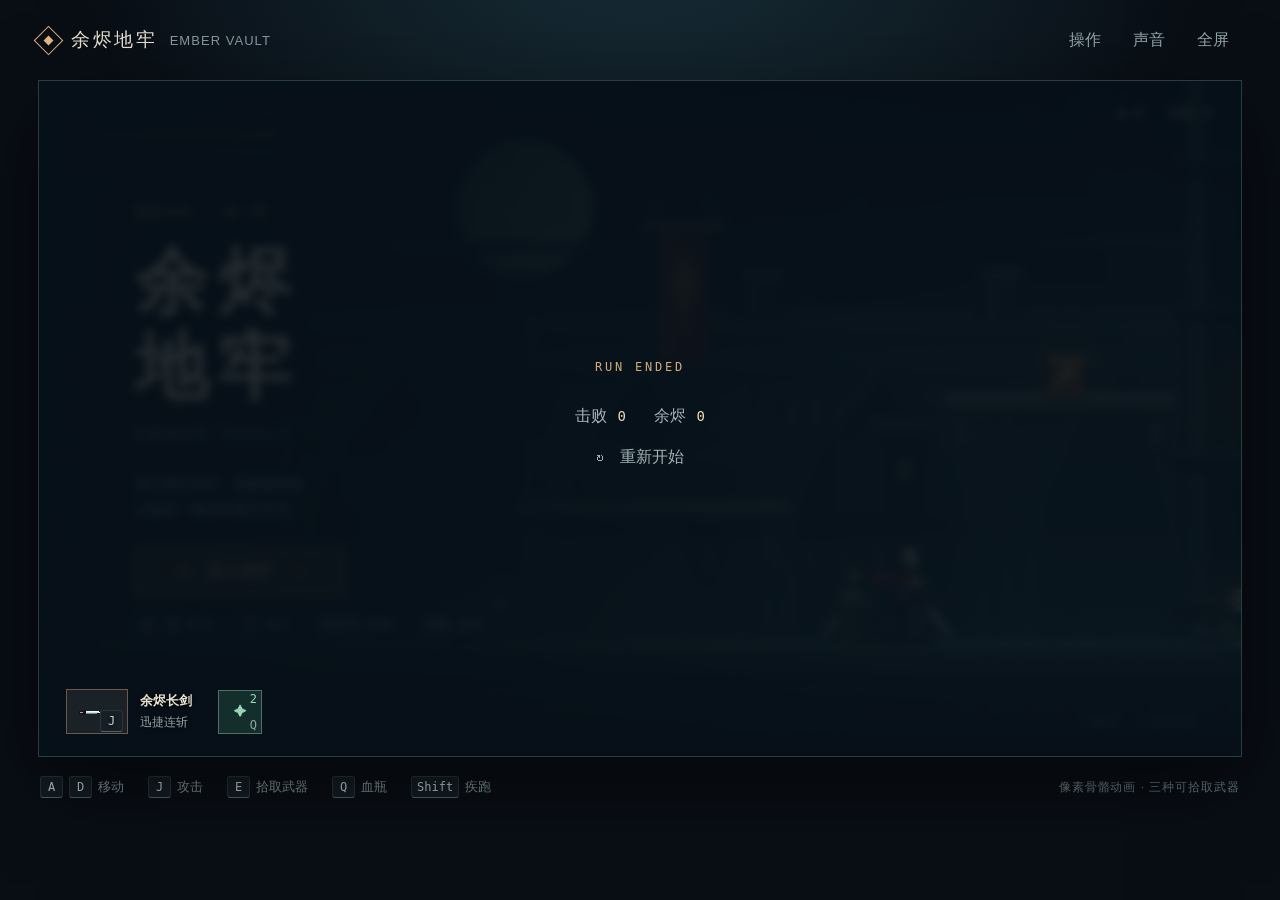
==== ember-vault/index.html @ c0d664d4 "Add Ember Vault game subsite" ====
<!doctype html>
<html lang="zh-CN">
<head>
  <meta charset="utf-8">
  <meta name="viewport" content="width=device-width,initial-scale=1,viewport-fit=cover">
  <meta name="theme-color" content="#090e15">
  <title>余烬地牢 · Ember Vault</title>
  <style>
    :root{color-scheme:dark;--bg:#090e15;--panel:#0e1821;--line:#2a3c43;--ink:#e9e2d2;--muted:#98aaad;--gold:#e6b580;--mint:#83d3b9;--red:#ec8668}
    *{box-sizing:border-box}html,body{margin:0;min-height:100%;background:radial-gradient(circle at 50% -20%,#18313b 0,#090e15 48%);color:var(--ink);font-family:"Segoe UI","Microsoft YaHei",sans-serif}button{font:inherit;color:inherit;cursor:pointer}button:focus-visible{outline:2px solid var(--gold);outline-offset:3px}.page{width:min(1380px,100%);margin:auto;padding:0 38px 28px}.topbar{height:80px;display:flex;align-items:center;justify-content:space-between;gap:20px}.brand{display:flex;align-items:center;gap:12px;font-family:Georgia,serif;letter-spacing:.14em;font-size:19px}.brand-mark{width:21px;height:21px;border:1px solid var(--gold);transform:rotate(45deg);display:grid;place-items:center}.brand-mark:after{content:"";width:7px;height:7px;background:var(--gold)}.brand small{color:#87999f;font:13px "Segoe UI",sans-serif;letter-spacing:.08em}.top-actions{display:flex;gap:6px}.top-actions button{border:1px solid transparent;background:transparent;color:#93a5a8;padding:9px 12px;border-radius:3px}.top-actions button:hover{background:#1b2a32;color:#efddbe}.stage{position:relative;isolation:isolate;background:#0b1820;border:1px solid var(--line);aspect-ratio:16/9;overflow:hidden;box-shadow:0 30px 80px #0008}.stage:fullscreen{width:100%;height:100%;display:flex;align-items:center;background:#070d13;aspect-ratio:auto}.stage:fullscreen canvas{object-fit:contain;height:100%}.stage canvas{display:block;width:100%;height:100%;image-rendering:pixelated;touch-action:none}.hud{position:absolute;inset:24px 29px auto;display:flex;justify-content:space-between;pointer-events:none}.vitals{width:210px}.heading{display:flex;gap:8px;align-items:center;color:#f2beb0;font-size:12px;letter-spacing:.12em;margin-bottom:8px}.heading b{margin-left:auto;font:12px monospace;color:#d7d1c2;letter-spacing:0}.track{height:9px;background:#32272c;outline:1px solid #fff2;outline-offset:3px}.track>i{display:block;height:100%;background:linear-gradient(90deg,#b94949,#ec8668);transition:width .2s}.stamina{height:3px;background:#20312e;margin-top:11px}.stamina>i{display:block;height:100%;background:var(--mint);transition:width .2s}.stamina-label{display:block;margin-top:5px;color:#86a09b;font-size:12px;letter-spacing:.08em}.run-data{display:flex;gap:24px;font:14px monospace;text-shadow:0 2px 8px #000}.cells{color:#8edfc9}.boss{position:absolute;top:26px;left:35%;width:30%;text-align:center;color:#eac5b6;font-size:14px;pointer-events:none}.boss small{display:block;margin:4px;color:#ac7f75;font:12px monospace;letter-spacing:.18em}.boss-track{height:6px;background:#23171c;border:1px solid #93493699}.boss-track i{display:block;height:100%;background:#c0564a;transition:width .15s}.equipment{position:absolute;left:27px;bottom:22px;display:flex;align-items:center;gap:12px;font-size:13px;text-shadow:0 1px 5px #000;pointer-events:none}.weapon-slot{position:relative;width:62px;height:45px;display:grid;place-items:center;border:1px solid #bf916b80;background:#1e242add}.weapon-slot img{width:72px;height:40px;object-fit:contain;image-rendering:pixelated}.weapon-slot kbd{position:absolute;right:4px;bottom:1px}.equipment small{display:block;color:#90a3a6;font-size:12px;margin-top:4px}.potion{pointer-events:auto;position:relative;margin-left:14px;width:44px;height:44px;border:1px solid #72a99090;background:#183330dd;color:#98d7b5}.potion b{position:absolute;right:4px;top:1px;font:12px monospace}.potion small{position:absolute;right:4px;bottom:1px;font:12px monospace}.objective{position:absolute;right:27px;bottom:25px;width:160px;text-align:right;color:#c1c9c1;font-size:12px;text-shadow:0 1px 5px #000;pointer-events:none}.objective .progress{height:2px;background:#7f949466;margin-top:10px}.objective i{display:block;height:100%;background:var(--gold);transition:width .2s}.hint{position:absolute;left:50%;bottom:89px;transform:translateX(-50%);max-width:90%;padding:9px 16px;border:0;border-left:2px solid #cb9766;background:#101c24e8;color:#ecdec4;font-size:14px;white-space:nowrap}.hint[hidden]{display:none}.hint:hover{background:#263d45}.overlay{position:absolute;inset:0;display:flex;align-items:center;justify-content:center;flex-direction:column;text-align:center;background:#071019df;backdrop-filter:blur(5px);padding:24px}.title{align-items:flex-start;justify-content:center;text-align:left;padding-left:8%;background:linear-gradient(90deg,#07121af4,#08131acc 35%,#07151a18 78%);backdrop-filter:none}.eyebrow{color:#cead7c;font:12px monospace;letter-spacing:.23em}.title h1{font:600 clamp(42px,5.7vw,78px)/1.1 Georgia,"STKaiti","KaiTi",serif;letter-spacing:.13em;margin:22px 0 10px;text-shadow:0 4px 25px #0008}.title h1 span{display:block;margin-top:5px}.english{color:#c3b393;font:14px Georgia,serif;letter-spacing:.42em;margin:14px 0 24px}.premise{color:#a6b4b7;font-size:14px;line-height:1.85;margin:0 0 25px}.begin{display:flex;align-items:center;gap:12px;min-width:210px;justify-content:center;border:1px solid #bc8657;background:#b0794b33;color:#f3d3a4;padding:13px 22px}.begin:hover{background:#b0794b55;border-color:#efc791}.start-controls{margin-top:17px;color:#819697;font-size:12px}.title-footer{position:absolute;right:30px;bottom:25px;color:#adc2c099;font-size:12px;letter-spacing:.25em}.overlay h2{font:500 clamp(28px,4vw,49px) Georgia,"STKaiti",serif;letter-spacing:.12em;margin:0}.overlay p{color:#a7b8b8;font-size:14px;line-height:1.8}.overlay .result{display:flex;gap:28px;color:#a3b2b5;margin:4px 0 11px}.overlay .result b{font:14px monospace;color:#ecd6b6;margin-left:6px}.overlay .ghost-button{border:0;background:none;color:#a3b2b5;padding:9px 14px}.loading{animation:pulse 1s infinite alternate}@keyframes pulse{to{opacity:.35}}.controls{display:flex;align-items:center;gap:24px;padding:19px 2px;color:#809398;font-size:13px}.controls span{display:flex;align-items:center;gap:6px}.note{margin-left:auto;color:#677e83;font-size:12px;letter-spacing:.08em}kbd{display:inline-flex;align-items:center;justify-content:center;min-width:23px;height:22px;padding:0 5px;border:1px solid #3a4a5180;border-bottom-color:#516068;background:#172128cc;border-radius:3px;color:#c3cbca;font:12px monospace}.touch{display:none}.help{max-width:550px;width:calc(100% - 32px);border:1px solid #36505a;background:#14212b;color:var(--ink);padding:28px;box-shadow:0 25px 80px #000b}.help::backdrop{background:#03070acc}.help h2{font:500 28px Georgia,serif;margin:0 0 17px}.help dl{display:grid;gap:10px;font-size:14px}.help dl div{display:grid;grid-template-columns:150px 1fr;gap:15px}.help dt{color:#ddb989}.help dd{margin:0;color:#b6c5c7}.help p{color:#96b1b3;font-size:14px;line-height:1.7}.close-help{margin-top:17px;border:1px solid #527073;background:#183039;padding:8px 15px}
    @media(max-width:850px){.page{padding:0 16px 14px}.topbar{height:65px}.stage{aspect-ratio:auto;height:min(68svh,580px);min-height:420px}.hud{inset:16px 18px auto}.vitals{width:150px}.run-data{gap:13px}.boss{top:76px;width:55%;left:22.5%}.equipment{left:16px;bottom:104px}.objective{right:16px;bottom:106px;width:125px}.hint{bottom:164px;white-space:normal;text-align:center;width:max-content}.controls{gap:12px;flex-wrap:wrap;padding:15px 0}.note{display:none}.touch{position:absolute;display:flex;left:12px;right:12px;bottom:15px;justify-content:space-between;touch-action:none}.touch>div{display:flex;gap:8px}.touch button{width:47px;height:47px;border-radius:50%;border:1px solid #71939590;background:#13252bdd;color:#cadad5;display:grid;place-items:center;touch-action:none}.touch .attack{width:56px;height:56px;margin-top:-8px;background:#753f2db3;border-color:#c28c69;color:#f3d2ad}.touch .sprint{position:absolute;left:2px;bottom:57px;width:92px;height:30px;border-radius:4px;font-size:13px}.touch .sprint[aria-pressed=true]{background:#456d61;color:#e8fff4}.title{padding:0 25px;align-items:flex-start}.title h1{font-size:53px}.title-footer{display:none}.brand{font-size:15px;gap:8px}.brand small{font-size:11px}.top-actions button{padding:8px}.help dl div{grid-template-columns:120px 1fr}}
  </style>
</head>
<body>
  <main class="page">
    <header class="topbar">
      <div class="brand"><span class="brand-mark"></span><span>余烬地牢</span><small>EMBER VAULT</small></div>
      <div class="top-actions"><button id="helpButton" aria-label="查看操作说明">操作</button><button id="soundButton" aria-label="切换声音">声音</button><button id="fullscreenButton" aria-label="全屏">全屏</button></div>
    </header>
    <section class="stage" id="stage">
      <canvas id="game" width="960" height="540" aria-label="余烬地牢游戏画布"></canvas>
      <div class="hud" id="hud" hidden>
        <div class="vitals"><div class="heading">生命 <b id="hpText">100 / 100</b></div><div class="track"><i id="hpBar" style="width:100%"></i></div><div class="stamina"><i id="staminaBar" style="width:100%"></i></div><span class="stamina-label">耐力 · 疾跑与翻滚</span></div>
        <div class="run-data"><span id="cells">◆ 0</span><span id="kills">击败 0</span></div>
      </div>
      <div class="boss" id="bossHud" hidden><span>锁狱者</span><small>THE JAILER</small><div class="boss-track"><i id="bossBar" style="width:100%"></i></div></div>
      <div class="overlay title" id="titleOverlay"><div><span class="eyebrow">横版动作 · 第一章</span><h1>余烬<span>地牢</span></h1><p class="english">EMBER VAULT</p><p class="premise">穿过遗忘水牢，击败锁狱者。<br>让最后一缕余烬重见天光。</p><button class="begin" id="beginButton">⚔　进入地牢　→</button><div class="start-controls"><kbd>A</kbd> <kbd>D</kbd> 移动　·　<kbd>J</kbd> 攻击　·　<kbd>Shift</kbd> 疾跑　·　<kbd>空格</kbd> 跳跃</div></div><span class="title-footer">一柄剑，一条出路。</span></div>
      <div class="overlay" id="stateOverlay" hidden><div class="eyebrow" id="stateEyebrow">RUN ENDED</div><h2 id="stateTitle"></h2><p id="stateCopy"></p><div class="result"><span>击败 <b id="stateKills">0</b></span><span>余烬 <b id="stateCells">0</b></span></div><button class="ghost-button" id="stateButton">↻　重新开始</button></div>
      <button class="hint" id="hint" hidden></button>
      <div class="equipment" id="equipment" hidden><span class="weapon-slot"><img id="weaponIcon" alt="当前武器"><kbd>J</kbd></span><span><b id="weaponName">余烬长剑</b><small id="weaponStyle">迅捷连斩</small></span><button class="potion" id="potion" aria-label="使用血瓶">✦<b id="flasks">2</b><small>Q</small></button></div>
      <div class="objective" id="objective" hidden><span id="objectiveText">深入地牢 →</span><div class="progress"><i id="progressBar" style="width:0%"></i></div></div>
      <div class="touch" id="touch" hidden><button class="sprint" id="sprintButton" aria-pressed="false">⚡ 疾跑</button><div><button data-hold="left" aria-label="向左">←</button><button data-hold="right" aria-label="向右">→</button></div><div><button data-action="roll" aria-label="翻滚">↻</button><button data-action="jump" aria-label="跳跃">↑</button><button class="attack" data-action="attack" aria-label="攻击">⚔</button></div></div>
    </section>
    <div class="controls"><span><kbd>A</kbd><kbd>D</kbd>移动</span><span><kbd>J</kbd>攻击</span><span><kbd>E</kbd>拾取武器</span><span><kbd>Q</kbd>血瓶</span><span><kbd>Shift</kbd>疾跑</span><span class="note">像素骨骼动画 · 三种可拾取武器</span></div>
  </main>
  <dialog class="help" id="helpDialog"><h2>操作说明</h2><dl><div><dt>A / D 或方向键</dt><dd>移动，持续按住 Shift 疾跑</dd></div><div><dt>J / 鼠标左键</dt><dd>使用当前武器攻击，连续按压形成连段</dd></div><div><dt>E</dt><dd>拾取附近的长剑、长矛或战锤，旧武器会留在原地</dd></div><div><dt>空格 / W</dt><dd>跳跃，可二段跳</dd></div><div><dt>K</dt><dd>翻滚并获得短暂无敌</dd></div><div><dt>Q</dt><dd>使用血瓶恢复生命</dd></div></dl><p>三种武器拥有不同的攻击距离、伤害和硬直效果。疾跑会消耗耐力，疾跑攻击会向前冲刺。</p><button class="close-help" id="closeHelp">关闭</button></dialog>
  <script>globalThis.__EMBER_ASSET_BASE__='./assets';</script>
  <script type="module">
    import { createGame } from './game.js';
    const $=id=>document.getElementById(id);
    const canvas=$('game'),stage=$('stage');let game=null,muted=false,sprintHeld=false;
    const initial={mode:'loading',hp:100,stamina:100,kills:0,cells:0,time:0,zone:'遗忘水牢',boss:0,bossMax:1,flasks:2,hint:'',combo:0,progress:0,weapon:'sword',weaponName:'余烬长剑',weaponStyle:'迅捷连斩',sprinting:false};
    function render(s){
      const playing=s.mode==='playing',showHud=playing||s.mode==='paused';$('hud').hidden=!showHud;$('equipment').hidden=!showHud;$('objective').hidden=!showHud;$('touch').hidden=!showHud;$('bossHud').hidden=!(showHud&&s.boss>0);$('titleOverlay').hidden=s.mode!=='title';$('stateOverlay').hidden=!['dead','won','paused'].includes(s.mode);
      $('hpText').textContent=`${Math.ceil(s.hp)} / 100`;$('hpBar').style.width=`${Math.max(0,s.hp)}%`;$('staminaBar').style.width=`${Math.max(0,s.stamina)}%`;$('cells').textContent=`◆ ${s.cells}`;$('kills').textContent=`击败 ${s.kills}`;$('weaponIcon').src=`./assets/characters/weapon-${s.weapon}.png`;$('weaponIcon').alt=s.weaponName;$('weaponName').textContent=s.weaponName;$('weaponStyle').textContent=`${s.weaponStyle}${s.sprinting?' · 疾跑中':''}`;$('flasks').textContent=s.flasks;$('progressBar').style.width=`${Math.round(s.progress*100)}%`;$('objectiveText').textContent=s.progress<.82?'深入地牢 →':s.boss>0?'击败锁狱者':'寻找出口 →';$('bossBar').style.width=`${s.bossMax?Math.max(0,s.boss/s.bossMax*100):0}%`;
      const state=$('stateOverlay');if(s.mode==='dead'){ $('stateEyebrow').textContent='RUN ENDED';$('stateTitle').textContent='余烬熄灭';$('stateCopy').textContent='地牢仍在等待下一位挑战者。';$('stateButton').textContent='↻　重新开始';}else if(s.mode==='won'){ $('stateEyebrow').textContent='THE VAULT OPENS';$('stateTitle').textContent='天光重现';$('stateCopy').textContent='你带着最后的余烬穿过了锁狱大厅。';$('stateButton').textContent='↻　再次挑战';}else if(s.mode==='paused'){ $('stateEyebrow').textContent='PAUSED';$('stateTitle').textContent='暂停';$('stateCopy').textContent='按 Esc 或 P 返回战斗。';$('stateButton').textContent='▶　继续';}
      const hint=$('hint');hint.hidden=!playing||!s.hint;hint.textContent=s.hint?s.hint.replace('按 E','E / 点击'):'';sprintHeld=Boolean(s.sprinting||sprintHeld);$('sprintButton').setAttribute('aria-pressed',String(sprintHeld));
    }
    function action(name){if(game)game.action(name)}
    try{game=createGame(canvas,render,(message)=>{console.error(message);$('stateEyebrow').textContent='LOAD ERROR';$('stateTitle').textContent='素材加载失败';$('stateCopy').textContent=message;$('stateOverlay').hidden=false;$('titleOverlay').hidden=true});render(initial)}catch(error){console.error(error);$('stateTitle').textContent='浏览器不支持 Canvas';$('stateCopy').textContent='请使用较新的 Chrome、Edge 或 Firefox。';$('stateOverlay').hidden=false;$('titleOverlay').hidden=true}
    $('beginButton').onclick=()=>action('start');$('stateButton').onclick=()=>{if(game?.getState().mode==='paused')action('togglePause');else action('restart')};$('potion').onclick=()=>action('heal');$('hint').onclick=()=>action('interact');$('soundButton').onclick=()=>{muted=!muted;game?.mute(muted);$('soundButton').textContent=muted?'静音':'声音'};$('fullscreenButton').onclick=()=>stage.requestFullscreen?.();$('helpButton').onclick=()=>$('helpDialog').showModal();$('closeHelp').onclick=()=>$('helpDialog').close();
    $('sprintButton').onclick=()=>{sprintHeld=!sprintHeld;game?.hold('sprint',sprintHeld)};
    document.querySelectorAll('[data-action]').forEach(button=>button.addEventListener('pointerdown',()=>action(button.dataset.action)));
    document.querySelectorAll('[data-hold]').forEach(button=>{const key=button.dataset.hold;const on=event=>{event.preventDefault();button.setPointerCapture?.(event.pointerId);game?.hold(key,true)};const off=()=>game?.hold(key,false);button.addEventListener('pointerdown',on);button.addEventListener('pointerup',off);button.addEventListener('pointercancel',off);});
    window.addEventListener('beforeunload',()=>game?.destroy());
  </script>
</body>
</html>
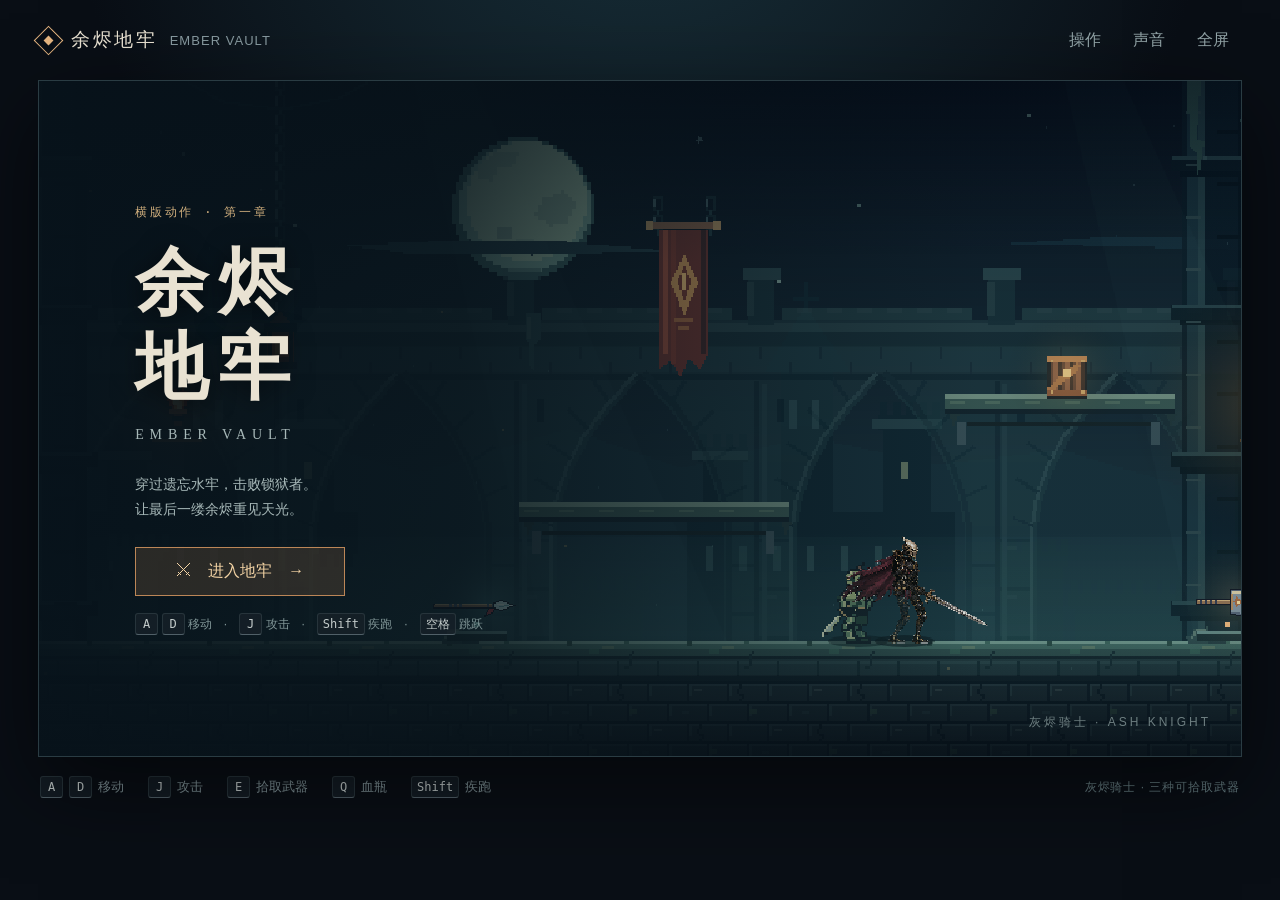
==== commit 3df32643: "Publish Ash Knight with corrected proportions and weapon animation" ====
--- a/ember-vault/index.html
+++ b/ember-vault/index.html
@@ -6,6 +6,7 @@
   <meta name="theme-color" content="#090e15">
   <title>余烬地牢 · Ember Vault</title>
   <style>
+    [hidden]{display:none!important}
     :root{color-scheme:dark;--bg:#090e15;--panel:#0e1821;--line:#2a3c43;--ink:#e9e2d2;--muted:#98aaad;--gold:#e6b580;--mint:#83d3b9;--red:#ec8668}
     *{box-sizing:border-box}html,body{margin:0;min-height:100%;background:radial-gradient(circle at 50% -20%,#18313b 0,#090e15 48%);color:var(--ink);font-family:"Segoe UI","Microsoft YaHei",sans-serif}button{font:inherit;color:inherit;cursor:pointer}button:focus-visible{outline:2px solid var(--gold);outline-offset:3px}.page{width:min(1380px,100%);margin:auto;padding:0 38px 28px}.topbar{height:80px;display:flex;align-items:center;justify-content:space-between;gap:20px}.brand{display:flex;align-items:center;gap:12px;font-family:Georgia,serif;letter-spacing:.14em;font-size:19px}.brand-mark{width:21px;height:21px;border:1px solid var(--gold);transform:rotate(45deg);display:grid;place-items:center}.brand-mark:after{content:"";width:7px;height:7px;background:var(--gold)}.brand small{color:#87999f;font:13px "Segoe UI",sans-serif;letter-spacing:.08em}.top-actions{display:flex;gap:6px}.top-actions button{border:1px solid transparent;background:transparent;color:#93a5a8;padding:9px 12px;border-radius:3px}.top-actions button:hover{background:#1b2a32;color:#efddbe}.stage{position:relative;isolation:isolate;background:#0b1820;border:1px solid var(--line);aspect-ratio:16/9;overflow:hidden;box-shadow:0 30px 80px #0008}.stage:fullscreen{width:100%;height:100%;display:flex;align-items:center;background:#070d13;aspect-ratio:auto}.stage:fullscreen canvas{object-fit:contain;height:100%}.stage canvas{display:block;width:100%;height:100%;image-rendering:pixelated;touch-action:none}.hud{position:absolute;inset:24px 29px auto;display:flex;justify-content:space-between;pointer-events:none}.vitals{width:210px}.heading{display:flex;gap:8px;align-items:center;color:#f2beb0;font-size:12px;letter-spacing:.12em;margin-bottom:8px}.heading b{margin-left:auto;font:12px monospace;color:#d7d1c2;letter-spacing:0}.track{height:9px;background:#32272c;outline:1px solid #fff2;outline-offset:3px}.track>i{display:block;height:100%;background:linear-gradient(90deg,#b94949,#ec8668);transition:width .2s}.stamina{height:3px;background:#20312e;margin-top:11px}.stamina>i{display:block;height:100%;background:var(--mint);transition:width .2s}.stamina-label{display:block;margin-top:5px;color:#86a09b;font-size:12px;letter-spacing:.08em}.run-data{display:flex;gap:24px;font:14px monospace;text-shadow:0 2px 8px #000}.cells{color:#8edfc9}.boss{position:absolute;top:26px;left:35%;width:30%;text-align:center;color:#eac5b6;font-size:14px;pointer-events:none}.boss small{display:block;margin:4px;color:#ac7f75;font:12px monospace;letter-spacing:.18em}.boss-track{height:6px;background:#23171c;border:1px solid #93493699}.boss-track i{display:block;height:100%;background:#c0564a;transition:width .15s}.equipment{position:absolute;left:27px;bottom:22px;display:flex;align-items:center;gap:12px;font-size:13px;text-shadow:0 1px 5px #000;pointer-events:none}.weapon-slot{position:relative;width:62px;height:45px;display:grid;place-items:center;border:1px solid #bf916b80;background:#1e242add}.weapon-slot img{width:72px;height:40px;object-fit:contain;image-rendering:pixelated}.weapon-slot kbd{position:absolute;right:4px;bottom:1px}.equipment small{display:block;color:#90a3a6;font-size:12px;margin-top:4px}.potion{pointer-events:auto;position:relative;margin-left:14px;width:44px;height:44px;border:1px solid #72a99090;background:#183330dd;color:#98d7b5}.potion b{position:absolute;right:4px;top:1px;font:12px monospace}.potion small{position:absolute;right:4px;bottom:1px;font:12px monospace}.objective{position:absolute;right:27px;bottom:25px;width:160px;text-align:right;color:#c1c9c1;font-size:12px;text-shadow:0 1px 5px #000;pointer-events:none}.objective .progress{height:2px;background:#7f949466;margin-top:10px}.objective i{display:block;height:100%;background:var(--gold);transition:width .2s}.hint{position:absolute;left:50%;bottom:89px;transform:translateX(-50%);max-width:90%;padding:9px 16px;border:0;border-left:2px solid #cb9766;background:#101c24e8;color:#ecdec4;font-size:14px;white-space:nowrap}.hint[hidden]{display:none}.hint:hover{background:#263d45}.overlay{position:absolute;inset:0;display:flex;align-items:center;justify-content:center;flex-direction:column;text-align:center;background:#071019df;backdrop-filter:blur(5px);padding:24px}.title{align-items:flex-start;justify-content:center;text-align:left;padding-left:8%;background:linear-gradient(90deg,#07121af4,#08131acc 35%,#07151a18 78%);backdrop-filter:none}.eyebrow{color:#cead7c;font:12px monospace;letter-spacing:.23em}.title h1{font:600 clamp(42px,5.7vw,78px)/1.1 Georgia,"STKaiti","KaiTi",serif;letter-spacing:.13em;margin:22px 0 10px;text-shadow:0 4px 25px #0008}.title h1 span{display:block;margin-top:5px}.english{color:#c3b393;font:14px Georgia,serif;letter-spacing:.42em;margin:14px 0 24px}.premise{color:#a6b4b7;font-size:14px;line-height:1.85;margin:0 0 25px}.begin{display:flex;align-items:center;gap:12px;min-width:210px;justify-content:center;border:1px solid #bc8657;background:#b0794b33;color:#f3d3a4;padding:13px 22px}.begin:hover{background:#b0794b55;border-color:#efc791}.start-controls{margin-top:17px;color:#819697;font-size:12px}.title-footer{position:absolute;right:30px;bottom:25px;color:#adc2c099;font-size:12px;letter-spacing:.25em}.overlay h2{font:500 clamp(28px,4vw,49px) Georgia,"STKaiti",serif;letter-spacing:.12em;margin:0}.overlay p{color:#a7b8b8;font-size:14px;line-height:1.8}.overlay .result{display:flex;gap:28px;color:#a3b2b5;margin:4px 0 11px}.overlay .result b{font:14px monospace;color:#ecd6b6;margin-left:6px}.overlay .ghost-button{border:0;background:none;color:#a3b2b5;padding:9px 14px}.loading{animation:pulse 1s infinite alternate}@keyframes pulse{to{opacity:.35}}.controls{display:flex;align-items:center;gap:24px;padding:19px 2px;color:#809398;font-size:13px}.controls span{display:flex;align-items:center;gap:6px}.note{margin-left:auto;color:#677e83;font-size:12px;letter-spacing:.08em}kbd{display:inline-flex;align-items:center;justify-content:center;min-width:23px;height:22px;padding:0 5px;border:1px solid #3a4a5180;border-bottom-color:#516068;background:#172128cc;border-radius:3px;color:#c3cbca;font:12px monospace}.touch{display:none}.help{max-width:550px;width:calc(100% - 32px);border:1px solid #36505a;background:#14212b;color:var(--ink);padding:28px;box-shadow:0 25px 80px #000b}.help::backdrop{background:#03070acc}.help h2{font:500 28px Georgia,serif;margin:0 0 17px}.help dl{display:grid;gap:10px;font-size:14px}.help dl div{display:grid;grid-template-columns:150px 1fr;gap:15px}.help dt{color:#ddb989}.help dd{margin:0;color:#b6c5c7}.help p{color:#96b1b3;font-size:14px;line-height:1.7}.close-help{margin-top:17px;border:1px solid #527073;background:#183039;padding:8px 15px}
     @media(max-width:850px){.page{padding:0 16px 14px}.topbar{height:65px}.stage{aspect-ratio:auto;height:min(68svh,580px);min-height:420px}.hud{inset:16px 18px auto}.vitals{width:150px}.run-data{gap:13px}.boss{top:76px;width:55%;left:22.5%}.equipment{left:16px;bottom:104px}.objective{right:16px;bottom:106px;width:125px}.hint{bottom:164px;white-space:normal;text-align:center;width:max-content}.controls{gap:12px;flex-wrap:wrap;padding:15px 0}.note{display:none}.touch{position:absolute;display:flex;left:12px;right:12px;bottom:15px;justify-content:space-between;touch-action:none}.touch>div{display:flex;gap:8px}.touch button{width:47px;height:47px;border-radius:50%;border:1px solid #71939590;background:#13252bdd;color:#cadad5;display:grid;place-items:center;touch-action:none}.touch .attack{width:56px;height:56px;margin-top:-8px;background:#753f2db3;border-color:#c28c69;color:#f3d2ad}.touch .sprint{position:absolute;left:2px;bottom:57px;width:92px;height:30px;border-radius:4px;font-size:13px}.touch .sprint[aria-pressed=true]{background:#456d61;color:#e8fff4}.title{padding:0 25px;align-items:flex-start}.title h1{font-size:53px}.title-footer{display:none}.brand{font-size:15px;gap:8px}.brand small{font-size:11px}.top-actions button{padding:8px}.help dl div{grid-template-columns:120px 1fr}}
@@ -36,15 +37,17 @@
   <dialog class="help" id="helpDialog"><h2>操作说明</h2><dl><div><dt>A / D 或方向键</dt><dd>移动，持续按住 Shift 疾跑</dd></div><div><dt>J / 鼠标左键</dt><dd>使用当前武器攻击，连续按压形成连段</dd></div><div><dt>E</dt><dd>拾取附近的长剑、长矛或战锤，旧武器会留在原地</dd></div><div><dt>空格 / W</dt><dd>跳跃，可二段跳</dd></div><div><dt>K</dt><dd>翻滚并获得短暂无敌</dd></div><div><dt>Q</dt><dd>使用血瓶恢复生命</dd></div></dl><p>三种武器拥有不同的攻击距离、伤害和硬直效果。疾跑会消耗耐力，疾跑攻击会向前冲刺。</p><button class="close-help" id="closeHelp">关闭</button></dialog>
   <script>globalThis.__EMBER_ASSET_BASE__='./assets';</script>
   <script type="module">
-    import { createGame } from './game.js';
+    import { createGame } from './game.js?v=ash-knight-2';
     const $=id=>document.getElementById(id);
     const canvas=$('game'),stage=$('stage');let game=null,muted=false,sprintHeld=false;
     const initial={mode:'loading',hp:100,stamina:100,kills:0,cells:0,time:0,zone:'遗忘水牢',boss:0,bossMax:1,flasks:2,hint:'',combo:0,progress:0,weapon:'sword',weaponName:'余烬长剑',weaponStyle:'迅捷连斩',sprinting:false};
     function render(s){
+      $('stateKills').textContent=s.kills;$('stateCells').textContent=s.cells;
+      if(s.mode!=='playing'){sprintHeld=false;game?.hold('sprint',false);}
       const playing=s.mode==='playing',showHud=playing||s.mode==='paused';$('hud').hidden=!showHud;$('equipment').hidden=!showHud;$('objective').hidden=!showHud;$('touch').hidden=!showHud;$('bossHud').hidden=!(showHud&&s.boss>0);$('titleOverlay').hidden=s.mode!=='title';$('stateOverlay').hidden=!['dead','won','paused'].includes(s.mode);
       $('hpText').textContent=`${Math.ceil(s.hp)} / 100`;$('hpBar').style.width=`${Math.max(0,s.hp)}%`;$('staminaBar').style.width=`${Math.max(0,s.stamina)}%`;$('cells').textContent=`◆ ${s.cells}`;$('kills').textContent=`击败 ${s.kills}`;$('weaponIcon').src=`./assets/characters/weapon-${s.weapon}.png`;$('weaponIcon').alt=s.weaponName;$('weaponName').textContent=s.weaponName;$('weaponStyle').textContent=`${s.weaponStyle}${s.sprinting?' · 疾跑中':''}`;$('flasks').textContent=s.flasks;$('progressBar').style.width=`${Math.round(s.progress*100)}%`;$('objectiveText').textContent=s.progress<.82?'深入地牢 →':s.boss>0?'击败锁狱者':'寻找出口 →';$('bossBar').style.width=`${s.bossMax?Math.max(0,s.boss/s.bossMax*100):0}%`;
       const state=$('stateOverlay');if(s.mode==='dead'){ $('stateEyebrow').textContent='RUN ENDED';$('stateTitle').textContent='余烬熄灭';$('stateCopy').textContent='地牢仍在等待下一位挑战者。';$('stateButton').textContent='↻　重新开始';}else if(s.mode==='won'){ $('stateEyebrow').textContent='THE VAULT OPENS';$('stateTitle').textContent='天光重现';$('stateCopy').textContent='你带着最后的余烬穿过了锁狱大厅。';$('stateButton').textContent='↻　再次挑战';}else if(s.mode==='paused'){ $('stateEyebrow').textContent='PAUSED';$('stateTitle').textContent='暂停';$('stateCopy').textContent='按 Esc 或 P 返回战斗。';$('stateButton').textContent='▶　继续';}
-      const hint=$('hint');hint.hidden=!playing||!s.hint;hint.textContent=s.hint?s.hint.replace('按 E','E / 点击'):'';sprintHeld=Boolean(s.sprinting||sprintHeld);$('sprintButton').setAttribute('aria-pressed',String(sprintHeld));
+      const hint=$('hint');hint.hidden=!playing||!s.hint;hint.textContent=s.hint?s.hint.replace('按 E','E / 点击'):'';$('sprintButton').setAttribute('aria-pressed',String(sprintHeld));
     }
     function action(name){if(game)game.action(name)}
     try{game=createGame(canvas,render,(message)=>{console.error(message);$('stateEyebrow').textContent='LOAD ERROR';$('stateTitle').textContent='素材加载失败';$('stateCopy').textContent=message;$('stateOverlay').hidden=false;$('titleOverlay').hidden=true});render(initial)}catch(error){console.error(error);$('stateTitle').textContent='浏览器不支持 Canvas';$('stateCopy').textContent='请使用较新的 Chrome、Edge 或 Firefox。';$('stateOverlay').hidden=false;$('titleOverlay').hidden=true}
@@ -53,6 +56,12 @@
     document.querySelectorAll('[data-action]').forEach(button=>button.addEventListener('pointerdown',()=>action(button.dataset.action)));
     document.querySelectorAll('[data-hold]').forEach(button=>{const key=button.dataset.hold;const on=event=>{event.preventDefault();button.setPointerCapture?.(event.pointerId);game?.hold(key,true)};const off=()=>game?.hold(key,false);button.addEventListener('pointerdown',on);button.addEventListener('pointerup',off);button.addEventListener('pointercancel',off);});
     window.addEventListener('beforeunload',()=>game?.destroy());
+    $('helpButton').onclick=()=>{game?.pause();$('helpDialog').showModal();};
+    $('fullscreenButton').onclick=()=>{if(document.fullscreenElement)document.exitFullscreen?.();else stage.requestFullscreen?.().catch(()=>{});};
+    document.querySelector('.title-footer').textContent='灰烬骑士 · ASH KNIGHT';
+    document.querySelector('.note').textContent='灰烬骑士 · 三种可拾取武器';
+    document.querySelector('.stamina-label').textContent='翻滚体力';
+    $('helpDialog').querySelector('p').textContent='长剑连斩、长矛突刺、战锤重击。疾跑攻击带前冲；翻滚消耗体力，期间短暂无敌。';
   </script>
 </body>
 </html>
